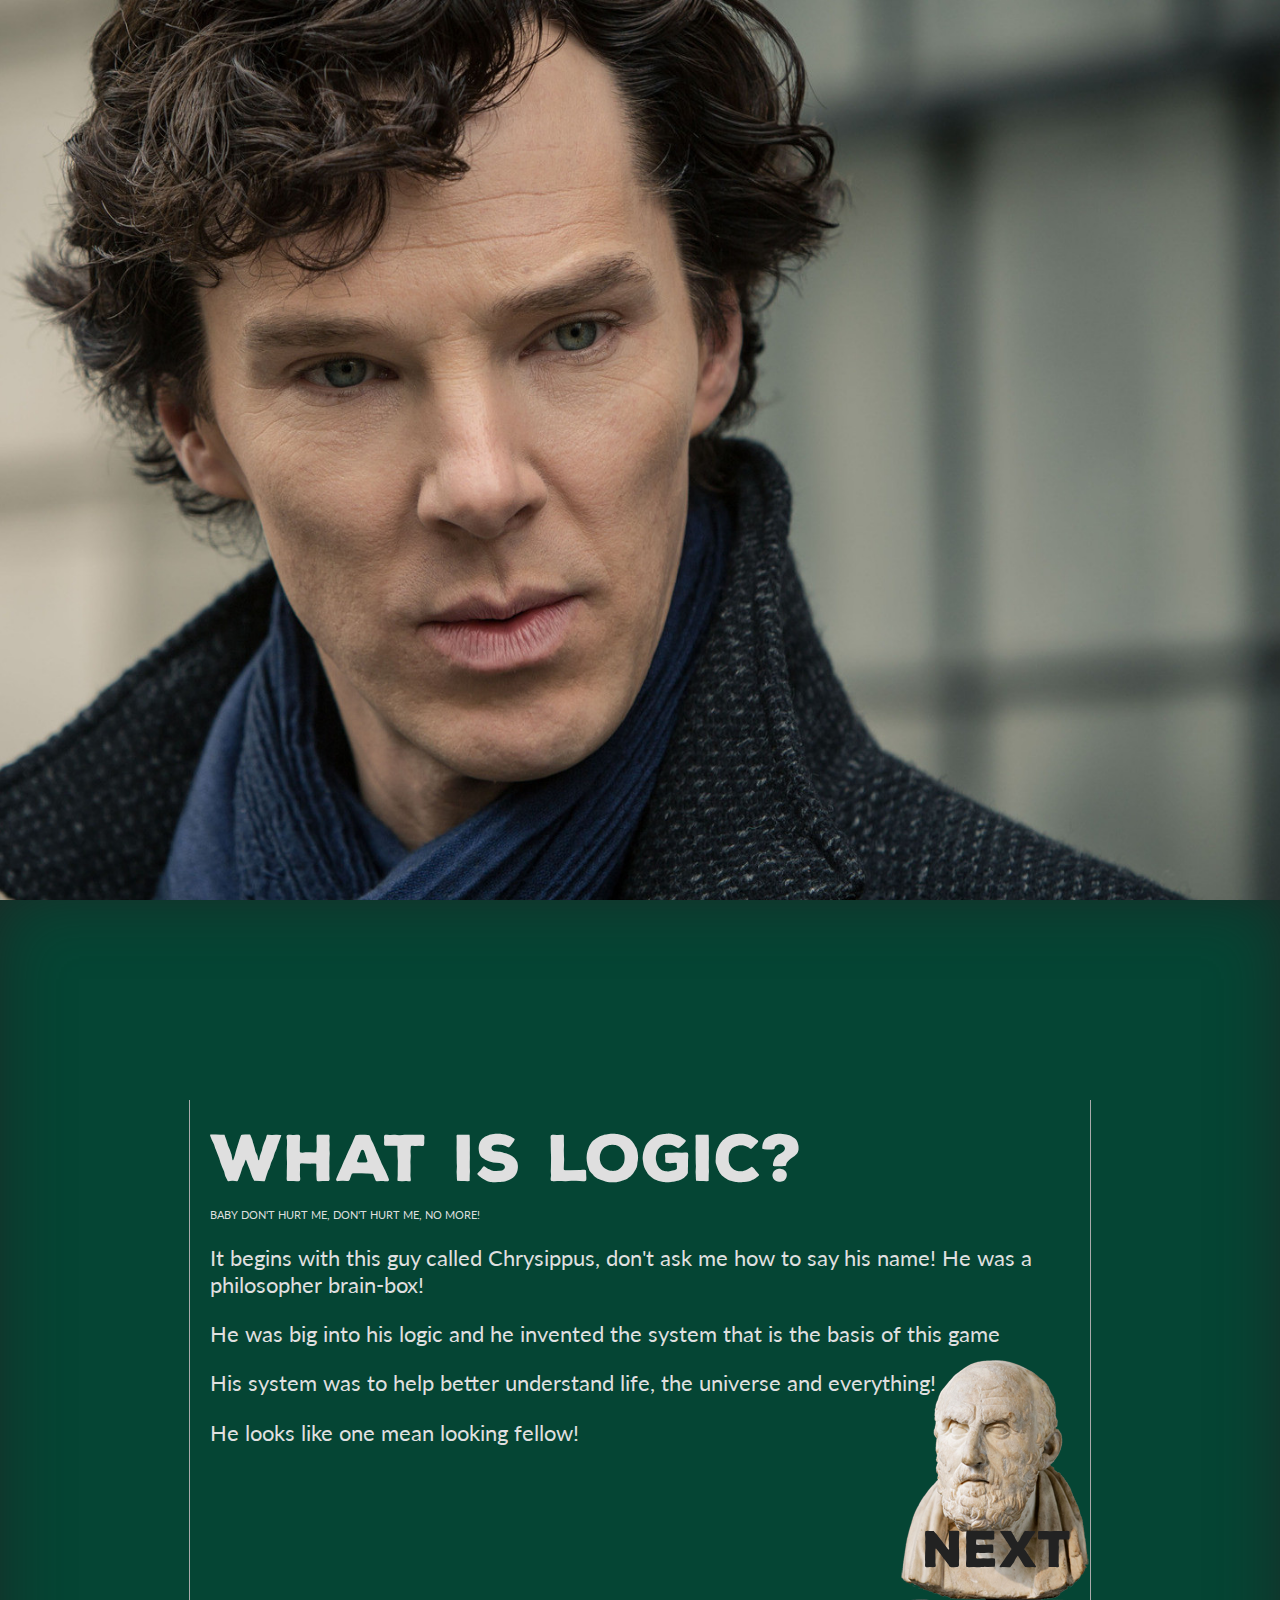
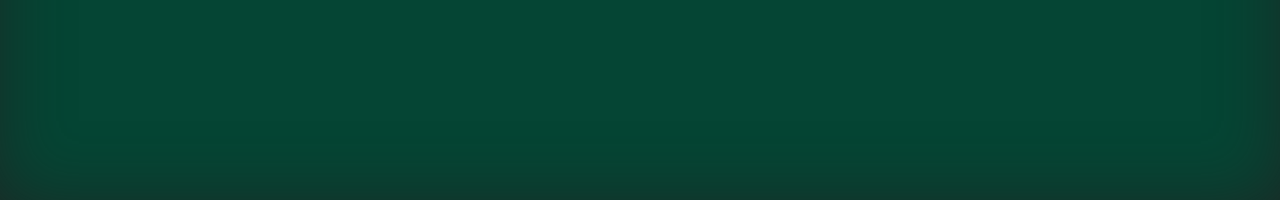
==== index.html @ d5a51539 "web server files" ====
<html>
	<head>
		<meta http-equiv="X-Clacks-Overhead" content="GNU Terry Pratchett" />
		<link rel="icon" type="image/png" href="flavicon.png" />
		<title>Elementary</title>
		<link href='http://fonts.googleapis.com/css?family=Lato:100,400,900' rel='stylesheet' type='text/css'>
		<link rel="stylesheet" href="css/root.css" />
		<link rel="stylesheet" href="css/lvl_comp.css" />
		<link rel="stylesheet" href="css/lvl_start.css" />
		<link rel="stylesheet" href="css/modus.css" />
		<link rel="stylesheet" href="css/edu.css" />
		<link rel="stylesheet" href="css/game_rules.css" />
		<link rel="stylesheet" href="css/loading.css" />
		<link rel="stylesheet" href="css/hyp.css" />
		<script src="js/jquery-1.11.1.min.js"></script>
		<script src="js/jquery.pulse.js"></script>
		<script src="js/jquery.panelSnap.js"></script>
		<script src="js/jquery.disablescroll.js"></script>
		<script src="js/init_vars.js"></script>
		<script src="js/init_canvas.js"></script>
		<script src="js/drag_buttons.js"></script>
		<script src="js/drag_canvas.js"></script>
 		<script src="js/draw.js"></script>
 		<script src="js/edu.js"></script>
 		<script src="js/game_rules.js"></script>
 		<script src="js/hyp.js"></script>
<!-- 
		<script src="init_panel_snap.js"></script>
 -->
	</head>
	<body>
		<section id="introduction">
			<div class="down_arrow unselectable" style="z-index: 10;">
					&#x25BE;
 			</div>
			<div class="intro-bg"></div>
			<div class="intro-bg soft_blur_overlay"></div>
			<h1 class="zantroke">ELEMENTARY</h1>
			<h3>LOGIC'S THE NAME, LOGIC'S THE GAME</h3>
		</section>
		<section id="education">
<!-- 
			<h2 class="zantroke">WHAT IS LOGIC?</h2>
			<p class="normal_size">BABY DON'T HURT ME, DON'T HURT ME, NO MORE!</p>
 -->
 			<div class="down_arrow unselectable">
 				&#x25BE;
 			</div>
 			<div class="viewport_holder unselectable">
				<div id="education_viewport">
					<div id="education_holder">
						<div class="education_content" id="beginning_content">
							<h2 class="nexa no_margin_top">WHAT IS LOGIC?</h2>
							<p class="subtitle">BABY DON'T HURT ME, DON'T HURT ME, NO MORE!</p>
							<p>It begins with this guy called Chrysippus, don't ask me how to say his name! He was a philosopher brain-box!</p>
							<p>He was big into his logic and he invented the system that is the basis of this game</p>
							<p>His system was to help better understand life, the universe and everything!</p>
							<p>He looks like one mean looking fellow!</p>
							<div class="edu_button_holder">
								<div class="edu_button unselectable edu_right" style="color: #222;">NEXT</div>
								<div style="clear: both"></div>
							</div>
						</div>
						<div class="education_content">
							<h2 class="nexa no_margin_top">THE PROPOSAL</h2>
							<p class="subtitle">Not the one starring Ryan Whatshisface and Sandra Dreamy Bullock</p>
							<p>Look at this block below, it represents something very special. It has either one of two values: TRUE or FALSE.</p>
							<div class="demo_block"></div>
							<p>This block could stand for "Bob likes Apples". <span class="handmade" style="font-size: 0.6em;">GOOD ON YOU BOB, APPLES ARE GOOD FOR YOU.</span></p>
							<p>Each block in this game, big or small, is what the pros call a <span class="pink_block lato_bold">proposition</span>. Propositions have this special characteristic of being either true or false.</p>
							<div class="edu_button_holder">
								<div class="edu_button unselectable edu_right">NEXT</div>
								<div class="edu_button unselectable edu_left">PREV</div>
								<div style="clear: both"></div>
							</div>
						</div>
						<div class="education_content">
							<h2 class="nexa no_margin_top" id="alternate_col">TIME TO CONNECT</h2>
							<p class="subtitle">We've got to stick together!</p>
							<p>As with all things that revolve around blocks, we like to build with them!</p>
							<p>Connecting blocks in the following manner is like saying AND between the two blocks.</p>
							<div class="demo_block_2">
								<div class="demo_small_block float_left" style="background: rgb(69, 155, 236);"></div>
								<div class="demo_small_block float_left" style="background: rgb(179, 98, 164);"></div>
								<div style="clear: both;"></div>
							</div>
							<p>In this example, the block is only true IF the <span class="blue_block lato_bold">blue block</span> AND the <span class="pink_block lato_bold">pink block</span> are TRUE. In all other cases, this block is false</p>
							<div class="edu_button_holder">
								<div class="edu_button unselectable edu_right">NEXT</div>
								<div class="edu_button unselectable edu_left">PREV</div>
								<div style="clear: both"></div>
							</div>
						</div>
						<div class="education_content">
							<h2 class="nexa no_margin_top">VERTICALLY?</h2>
							<p class="subtitle">Jump up and get down. Jump around, jump around. </p>
							<div class="demo_block_3 float_right">
								<div class="demo_small_block" style="background: rgb(69, 155, 236);"></div>
								<div class="demo_small_block" style="background: rgb(179, 98, 164);"></div>
							</div>
							<p>This case is a bit more special and needs a clever brain to get around. We trust you to have that brain!</p>
							<p>Vertically connected blocks are <span class="lato_bold">conditional</span>, by that we mean if one thing happens, then something else happens. This is called an <span class="lato_bold">IMPLICATION.</span></p>
							<p>The block on the right symbolises IF <span class="blue_block lato_bold">blue</span> THEN <span class="pink_block lato_bold">pink</span></p>
							<p>This block is only FALSE if the <span class="blue_block lato_bold">blue block</span> is TRUE and the <span class="pink_block lato_bold">pink block</span> is FALSE.</p>
							<p>Confusing? Let's look into this one a bit more!</p>
							<div class="edu_button_holder">
								<div class="edu_button unselectable edu_right">NEXT</div>
								<div class="edu_button unselectable edu_left">PREV</div>
								<div style="clear: both"></div>
							</div>
						</div>
						<div class="education_content">
							<h2 class="nexa no_margin_top">CONDITIONALLY</h2>
							<p class="subtitle">The less successful Katy Perry song.</p>
							<div class="demo_block_3 float_left">
								<div class="demo_small_block" style="background: rgb(69, 155, 236);"></div>
								<div class="demo_small_block" style="background: rgb(179, 98, 164);"></div>
							</div>
							<p>Let's say that the <span class="blue_block lato_bold">blue block</span> means that "you can see the sun".</p>
							<p>Let us also say that the <span class="pink_block lato_bold">pink block</span> means "it is day time".</p>
							<p>This whole block then means "IF you can see the sun, THEN it is day time".</p>
							<p>If you can see the sun and it's daytime this sentence is TRUE. If you can see the sun and it's nighttime then this statement is FALSE. All makes sense here.</p>
							<p>If you can't see the sun, it still may be day time, it's just hidden behind the clouds, or it is night time. Either way this statement is still true</p>
							<div class="edu_button_holder">
								<div class="edu_button unselectable edu_right">NEXT</div>
								<div class="edu_button unselectable edu_left">PREV</div>
								<div style="clear: both"></div>
							</div>
						</div>
						<div class="education_content">
							<h2 class="nexa no_margin_top">THE PROOF IS IN...</h2>
							<p class="subtitle">mmmmmm Cake</p>
							<p>Now for the nitty gritty. We know what propositions are, now we need to know what a proof is.</p>
							<p>Some info for those who are interested, the game you will be playing uses the proof system called <span class="lato_bold">NATURAL DEDUCTION</span>.</p>
							<p>In this form you are given assumptions, that is, propositions that we believe to be true.</p>
							<p>From this we try to create another proposition that is true from these assumptions</p>
							<p>This is done by applying some rules. Let's take a gander!</p>
							<div class="edu_button_holder">
								<div class="edu_button unselectable edu_right">NEXT</div>
								<div class="edu_button unselectable edu_left">PREV</div>
								<div style="clear: both"></div>
							</div>
						</div>
						<div class="education_content">
							<h2 class="nexa no_margin_top" style="font-size: 3.94em;">MAKING A CONNECTION</h2>
							<p class="subtitle">It's the logic of love!</p>
							<p>Say we assume the two blocks below to be <span class="lato_bold">TRUE...</span></p>
							<div class="demo_block_4">
								<div class="demo_small_block" style="background: rgb(69, 155, 236); margin-right: 76px;"></div>
								<div class="demo_small_block" style="background: rgb(179, 98, 164);"></div>
							</div>
							<p>We can then say we know that the block below will be true.</p>
							<div class="demo_block_2">
								<div class="demo_small_block float_left" style="background: rgb(69, 155, 236);"></div>
								<div class="demo_small_block float_left" style="background: rgb(179, 98, 164);"></div>
								<div style="clear: both;"></div>
							</div>
							<p>This rule is true for all two blocks we assume to be true.</p>
							<div class="edu_button_holder">
								<div class="edu_button unselectable edu_right">NEXT</div>
								<div class="edu_button unselectable edu_left">PREV</div>
								<div style="clear: both"></div>
							</div>
						</div>
						<div class="education_content">
							<h2 class="nexa no_margin_top" style="font-size: 3.94em;">SPLITTING UP</h2>
							<p class="subtitle">I hope we can remain friends!</p>
							<p>We can say the opposite of before. If we have the block below...</p>
							<div class="demo_block_2">
								<div class="demo_small_block float_left" style="background: rgb(69, 155, 236);"></div>
								<div class="demo_small_block float_left" style="background: rgb(179, 98, 164);"></div>
								<div style="clear: both;"></div>
							</div>
							<p>We can split this block up into the two blocks below!</p>
							<div class="demo_block_4">
								<div class="demo_small_block" style="background: rgb(69, 155, 236); margin-right: 76px;"></div>
								<div class="demo_small_block" style="background: rgb(179, 98, 164);"></div>
							</div>
							<p>Isn't that neat?</p>
							<div class="edu_button_holder">
								<div class="edu_button unselectable edu_right">NEXT</div>
								<div class="edu_button unselectable edu_left">PREV</div>
								<div style="clear: both"></div>
							</div>
						</div>
						<div class="education_content">
							<h2 class="nexa no_margin_top">MODUS EXPLONENS</h2>
							<p class="subtitle">Boring people call it Modus Ponens but where is the fun in that?</p>
							<div class="demo_block_3 float_left">
								<div class="demo_small_block" style="background: rgb(69, 155, 236);"></div>
								<div class="demo_small_block" style="background: rgb(179, 98, 164);"></div>
							</div>
							<p>In returns our old friend...the implication.</p>
							<p>If we know the implication to be true AND the <span class="pink_block lato_bold">pink block</span> to be true we can then say...</p>
							<p>Drum roll please... We can create this block...</p>
							<div class="demo_block" style="background:rgb(69, 155, 236);"></div>
							<div class="edu_button_holder">
								<div class="edu_button unselectable edu_right">NEXT</div>
								<div class="edu_button unselectable edu_left">PREV</div>
								<div style="clear: both"></div>
							</div>
						</div>
						<div class="education_content" id="js">
							<h2 class="nexa no_margin_top">A LITTLE MORE...</h2>
							<p class="subtitle">explanation, a little more action, please.</p>
							<p>The main idea for <span class="lato_bold">Modus Explonens</span> is that if you have two blocks with identical tops but different bottoms, you can apply the rule.</p>
							<p>You will then get the bottom part of the block that isn't in the other one.</p>
							<p>Savvy?</p>
							<div class="edu_button_holder">
								<div class="edu_button unselectable edu_right final">NEXT</div>
								<div class="edu_button unselectable edu_left">PREV</div>
								<div style="clear: both"></div>
							</div>
						</div>
						<div class="education_content">
							<h2 class="nexa no_margin_top">YOU ARE READY</h2>
							<p class="subtitle">Maybe...</p>
							<p style="position: relative; top: 80px; text-align: center;">Read the section below to put what you've learned here to the test using this FABULOUS game.</p>
							<div class="edu_button_holder">
								<div class="edu_button unselectable edu_left">PREV</div>
								<div style="clear: both"></div>
							</div>
						</div>
					</div>
				</div>
			</div>
		</section>
		<section id="game_rules">
			<div class="down_arrow unselectable">
 				&#x25BE;
 			</div>
			<div class="viewport_holder">
				<div id="game_rules_viewport">
					<div id="game_rules_holder">
						<div class="game_rules_content" id="sound_of_music">
							<h2 class="nexa no_margin_top">THE GAME <span id="lost_game">YOU JUST LOST IT</span></h2>
							<div id="p_holder_1">
								<p>The aim of this game is to construct proofs using the rules described above.</p>
								<p>It's more fun than it sounds...honest.</p>
								<p>Let's talk about using the game.</p>
								<p>There is only one place to start and that is at the very beginning; a very good place to start.</p>
							</div>
							<div class="tut_button_holder">
								<div class="tut_button unselectable tut_right">NEXT</div>
								<div style="clear: both"></div>
							</div>
						</div>
						<div class="game_rules_content">
							<h3 class="nexa no_margin_top">PLAY AREA</h3>
							<img src="img/controls.png" class="controls_img" />
							<div class="tut_button_holder">
								<div class="tut_button unselectable tut_right">NEXT</div>
								<div class="tut_button unselectable tut_left">PREV</div>
								<div style="clear: both"></div>
							</div>
						</div>
						<div class="game_rules_content">
							<h3 class="nexa no_margin_top">CONNECTING BLOCKS</h3>
							<img src="img/controls_2.gif" class="controls_img" />
							<p>This creates the logic sentence, blue block AND pink block.</p>
							<div class="tut_button_holder">
								<div class="tut_button unselectable tut_right">NEXT</div>
								<div class="tut_button unselectable tut_left">PREV</div>
								<div style="clear: both"></div>
							</div>
						</div>
						<div class="game_rules_content">
							<h3 class="nexa no_margin_top">MODUS EXPLONENS</h3>
							<img src="img/controls_4.png" class="controls_img" />
							<div class="tut_button_holder">
								<div class="tut_button unselectable tut_right final">NEXT</div>
								<div class="tut_button unselectable tut_left">PREV</div>
								<div style="clear: both"></div>
							</div>
						</div>
						<div class="game_rules_content">
							<h3 class="nexa no_margin_top">LEVEL COMPLETION</h3>
							<img src="img/controls_3.png" class="controls_img" />
							<div class="tut_button_holder">
								<div class="tut_button unselectable tut_left">PREV</div>
								<div style="clear: both"></div>
							</div>
						</div>
					</div>
				</div>
				<!-- 
<div class="arrow_holder unselectable" id="game_left_arrow"><</div>
				<div class="arrow_holder unselectable" id="game_right_arrow">></div>
 -->
			</div>
		</section>
		<section id="game">
			<div id="game_title" class="zantroke">ELEMENTARY</div>
			<div class="game_holder unselectable">
				<div id="all_btn_holder">
					<div class="button_holder">
						<!-- 
	<div class="selector" id="h_con" style="background-color: #333;">
							<div><span>C</span></div></div>
	 -->
					<!-- WORK ON MAKING ICONS SCORLLABLE-->
<!-- 						<div class="selector" id="imp_el" title="Modus Ponens"></div> -->
<!-- 						<div class="selector" id="con_in" title="Conjunction Introduction"></div> -->
<!-- 						<div class="selector" id="imp_in" title="Implication Introduction"></div> -->
<!-- 						<div class="selector" id="ret" title="Return to Bar"></div> -->
<!-- 						<div class="selector button" style="background-color: #eee;" data-wr="1" data-hr="1"><span>5</span></div> -->
<!-- 						<div class="selector button neg" style="background-color: #eee;" data-wr="1" data-hr="1"><span>3</span></div> -->
<!-- 						<div class="selector button" style="background-color: #FF3D13;" data-wr="1" data-hr="1"><span>7</span></div> -->
<!-- 						<div class="selector button" style="background-color: #4BE6B5;" data-wr="1" data-hr="1"><span>7</span></div> -->
<!-- 						<div class="selector button" style="background-color: #FC8DE1;" data-wr="1" data-hr="1"><span>7</span></div> -->
<!-- 						<div class="selector button" style="background-color: #FFF67A;" data-wr="1" data-hr="1"><span>7</span></div> -->
					</div>
					<div class="selector" id="undo" title="Undo"></div>
					<div class="selector" id="restart" title="Restart"></div>
				</div>
				<canvas class="tree" id="canvas" ondragover="event.preventDefault()">
				</canvas>
				<div class="level_overlay" id="level_start_template"></div>
				<div class="level_overlay" id="level_start">
					<p>LEVEL <span id="level_id">1</span></p>
					<div id="start_btn">START LEVEL</div>
				</div>
				<div class="level_overlay" id="level_complete">
					<img src="img/fwrk.png" id="fwrk_1" class="unselectable" />
					<img src="img/fwrk.png" id="fwrk_2" class="unselectable" />
					<div id="level_complete_header">
						LEVEL COMPLETE
					</div>
					<div id="bottom_level_controls">
						<div id="retry_level">retry</div>
						<div><!--SUBMIT--></div>
						<div id="next_level">next</div>
					</div>
				</div>
				<div class="level_overlay" id="loading">
					<div id="load_header">LOADING</div>
					<img id="load_gif" src="img/220.gif" />
					<p>FUN INCOMING</p>
				</div>
				<div class="level_overlay" id="modus_explain">
					<h2><span id="oops">OOPS...</span><span id="fail">MODUS PONENS DOESN'T WORK LIKE THAT</span></h2>
					<div id="example_holder">
						<div class="sub_group red_brd" style="width: 87px; height: 87px">
							<div class="demo_block" style="background: #4BE6B5"></div>
							<div class="demo_block" style="background: #FC8DE1; left: 39px"></div>
							<div class="demo_block" style="background: #FFF67A; top: 39px; width: 80px;"></div>
						</div>
			
						<div class="sub_group green_brd" style="width: 87px; height: 47px; position: relative; margin-left: 57px;">
							<div class="demo_block" style="background: #4BE6B5"></div>
							<div class="demo_block" style="background: #FC8DE1; left: 39px"></div>
						</div>
					</div>
					<div id="pointer"><img src="img/pointing-arrow.png" id="p_ar" style="opacity: 0"/>THIS IS HOW TO DO IT!</div>
					<div id="gotcha">
						<span>CLOSE</span>
					</div>
					<div id="explain">
						TOPS OF BLOCKS MUST BE THE SAME
					</div>
				</div>
				<div id="hyp" class="level_overlay">
					<h2>PICK HYPOTHESIS</h2>
					<div class="hyp_holder">
						<div class="hyp">
			
						</div><!--
						--><div class="hyp">
			
						</div><!--
						--><div class="hyp">
			
						</div><!--
						--><div class="hyp">
			
						</div>
			
					</div>
					<div id="hyp_back">BACK</div>
				</div>
<!-- 
				<div id="goal_area">

				</div>
 -->
				<div style="clear:both;"></div>
			</div>
		</section>
	</body>
</html>

<!-- BOB LIKES APPLES - GOOD ON YOU BOB-->
---- css/root.css ----
@import url(http://fonts.googleapis.com/css?family=Lato:100);
/* latin-ext */
/* 
@font-face {
  font-family: 'Lato';
  font-style: normal;
  font-weight: 100;
  src: local('Lato Hairline'), local('Lato-Hairline'), url(fonts/h3_FseZLI76g1To6meQ4zX-_kf6ByYO6CLYdB4HQE-Y.woff2) format('woff2');
  unicode-range: U+0100-024F, U+1E00-1EFF, U+20A0-20AB, U+20AD-20CF, U+2C60-2C7F, U+A720-A7FF;
}
 */
/* latin */
/* 
@font-face {
  font-family: 'Lato';
  font-style: normal;
  font-weight: 100;
  src: local('Lato Hairline'), local('Lato-Hairline'), url(../fonts/ifRS04pY1nJBsu8-cUFUS-vvDin1pK8aKteLpeZ5c0A.woff2) format('woff2');
  unicode-range: U+0000-00FF, U+0131, U+0152-0153, U+02C6, U+02DA, U+02DC, U+2000-206F, U+2074, U+20AC, U+2212, U+2215, U+E0FF, U+EFFD, U+F000;
}
 */

@font-face {
	font-family: 'nexa';
	src: url(../fonts/nexa-rust/NexaRustSans-Black.otf);
}

@font-face {
	font-family: 'nexa-hand';
	src: url(../fonts/nexa-rust/NexaRustHandmade-Extended.otf);
}

@font-face {
	font-family: 'zantroke';
	src: url(../fonts/zantroke/Zantroke.otf);
}
* {
box-sizing: border-box;
-moz-box-sizing: border-box;
}

.zantroke {
	font-family: 'zantroke' !important;
}

.lato_bold {
	font-weight: 900;
}

.nexa {
	font-family: 'nexa' !important;
}
.unselectable {
    -webkit-touch-callout: none;
    -webkit-user-select: none;
    -khtml-user-select: none;
    -moz-user-select: none;
    -ms-user-select: none;
    user-select: none;
}

.button * {
    -webkit-touch-callout: none;
    -webkit-user-select: none;
    -khtml-user-select: none;
    -moz-user-select: none;
    -ms-user-select: none;
    user-select: none;
}

body {
	font-family: 'Lato';
	font-size: 16px;
	margin: 0;
	opacity: 0;
	display: none;
}

.subtitle {
	font-size: 0.7em;
}

.down_arrow {
	font-family: sans-serif;
	width: 200px;
	position: absolute;
	bottom: 0;
	left: 50%;
	margin-left: -100px;
	text-align: center;
	font-size: 3em;
	background: #333;
	opacity: 0.8;
	cursor: pointer;
	-webkit-transition: opacity 200ms linear 0s;
	transition: opacity 200ms linear 0s;
	color: #eee;
}

.down_arrow:hover {
	opacity: 1;
}
.soft_blur_overlay {
	-webkit-filter: blur(5px) opacity(90%);
	position:absolute;
	left: 0;
	top: 0;
	height: 100%;
	width: 100%;
}

#introduction .soft_blur_overlay {
	opacity: 0;
	display: none;
}

.neg {
	background-image: url(../img/red_x_30.png);
	background-repeat: no-repeat;
	background-position: center center;
	background-size:cover
}

h1 {
	font-size: 6em;
	font-weight: bold;
	margin-bottom: 0;
}

h3 {
	font-size: 3em;
	font-weight: bold;
	margin-bottom: 0;
}

h2 {
	font-size: 4em;
	font-weight: bold;
	margin-bottom: 0;
}

section {
	height: 100%;
	width: 100%;	
	padding: 40px;
	position: relative;
	box-shadow: inset 0 0 5em -1em #222;
	background: #efefef;
	color: #3f3f3f;
}

section:nth-child(2n) {
	background: #054534;
	color: #dfdfdf;
}

#introduction {  
	color: #eee;
	position: relative;
}

#introduction .intro-bg {
	position: absolute;
	top: 0;
	left: 0;
	height: 100%;
	width: 100%;
	background-image: url("../img/sherlock-bg.jpg");
	background-repeat: no-repeat;
	background-size: cover;
	background-position: center center;
	
}

#introduction h1 {
	position: relative;
	text-align: right;
}

#introduction h3 {
	text-align: left;
	margin-top: 40px;
	position: relative;
	left: 500px;
	font-weight: 100;
}

#introduction h1, #introduction h3 {
	opacity: 0;
}

.game_holder {
    left: 50%;
	margin-left: -405px;
	position: relative;
	clear: both;
	width: 810px;
	margin-top: 20px;
}

#all_btn_holder {
	position: relative;
	width: 810px;
	height: 50px;
	margin-bottom: 10px;
}

.button_holder {
	width: 718px; /* 92px */
    height: 50px;
	box-shadow: -3px 1px 30px 0px rgba(255, 255, 255, 0.75);
	position: relative;
	clear: both;
	overflow-x: auto;
    overflow-y: hidden;
    white-space: nowrap;
}

.selector {
	height: 40px;
	width: 40px;
	margin-top: 5px;
	margin-left: -4px;
	margin-right: 5px;
	display: inline-block;
	text-align: center;
	cursor: pointer;
	position: relative;
	vertical-align: top;
}

.selector:last-of-type {
	margin-right: 4px;
} 

.button_holder .selector:first-child {
	margin-left: 5px;
}

.sub_button {
	position: absolute;
	border: 1px solid #ddd;
	border-collapse: collapse;
}

.hyp_button .sub_button {
	border: 1px solid #EEC900 !important;
}

.handmade {
	font-family: 'nexa-hand', sans-serif;
}	

.selector:hover {
	box-shadow: 1px 1px 30px 0px rgba(255, 255, 255, 0.75);
}

/* 
.button:before {
  content: '';
  display: inline-block;
  height: 100%;
  vertical-align: middle;
}
 */

.selector > span {
	background: #333;
	color: #eee;
	font-weight: bold;
	font-family: sans-serif;
	text-align: center;
	font-size: 1.2em, 1vw;
	display: inline-block;
	position: absolute;
	bottom: 0;
	right: 0;
	margin-bottom: 5px;
	margin-right: 5px;
	width: 20px;
  -webkit-user-select: none;  /* Chrome all / Safari all */
  -moz-user-select: none;     /* Firefox all */
  -ms-user-select: none;      /* IE 10+ */
}

/* 
.selector div {
	width: 30px;
	height: 30px;
	position: absolute;
	margin: 5px;
	font-family: sans-serif;
	font-weight: bold;
	font-size: 0.8em;
	text-align: center;
	color: #eee;
	display: table-cell;
	line-height: 30px;
	vertical-align: middle;
}
 */

.button_holder .selector:first-of-type {
	margin-left: 5px;
}

.button_holder .button:hover {
	
}

.tree {
	width: 810px;
/* 
	position:absolute;
	left: 50%;
	margin-left: -300px;
 */
/* 	padding: 30px; */
	border-width: 2px;
	border-style: groove;
	box-shadow: -3px 1px 30px 0px rgba(255, 255, 255, 0.75);
	height: 360px;
	background-image: url('../img/uni_bg.png');
	position: relative;
}

.tree.over {
	border-style: dashed;
}


#natural .tree {
	border-color: #eee;
}

canvas:hover {
	cursor: move;
}

.normal_size {
	font-size: 1em;
}

.tiny {
	font-size: 0.7em;
}

p {
	font-size: 1.4em;
}

.selected {
	background-color: #38BD38 !important;
}

#timer {
	font-size: 3em;
	text-align: right;
	margin-bottom: 20px;
  -webkit-user-select: none;  /* Chrome all / Safari all */
  -moz-user-select: none;     /* Firefox all */
  -ms-user-select: none;      /* IE 10+ */
	
}

#game #game_title {
	font-size: 4em;
}

#undo {
	background-image: url('../img/undo.png');
	background-repeat: no-repeat;
	background-position: center center;
	background-color: #eee;
	position: absolute;
	right: -4px;
	top: 0;
}

#restart {
	background-image: url('../img/res_30.png');
	background-repeat: no-repeat;
	background-position: center center;
	background-color: #eee;
	position: absolute;
	right: 42px;
	top: 0;
}

#imp_el {
	background-image: url('../img/imp_el.png');
	background-repeat: no-repeat;
	background-position: center center;
	background-color: #FFD976;
}

#flag_in {
	background-image: url('../img/bulb.png');
	background-repeat: no-repeat;
	background-position: center center;
	background-color: #A3B1D6;
}

#flag_end {
	background-image: url('../img/flag.png');
	background-repeat: no-repeat;
	background-position: center center;
	background-color: #A3D6C1;
}



#con_in {
	background-image: url('../img/con_in.png');
	background-repeat: no-repeat;
	background-position: center center;
	background-color: #838DF0;
}

#imp_in {
	background-image: url('../img/imp_in.png');
	background-repeat: no-repeat;
	background-position: center center;
	background-color: #C963C8;
}

#ret {
	background-image: url('../img/return.png');
	background-repeat: no-repeat;
	background-position: center center;
	background-color: #F2E4E4;
}

.faded_result {
	width: 100%;
	height: 100px;
	position: absolute;
	bottom: 0;
	right: 0;
	opacity: 0.5;
	font-family: 'nexa', sans-serif;
	font-size: 100px;
	text-align:center;
	line-height: 100px;
}

.no_margin_top {
	margin-top: 0;
}

.level_overlay {
	width: 810px;
	height: 360px;
	position: absolute;
	bottom: 0;
	left: 0;
	z-index: 5;
}
---- css/lvl_comp.css ----
#level_complete {
	text-align: center;
	background: #bbb;
	color: #333;
	background-image: url('../img/aristotle_party.png');
	background-repeat: no-repeat;
	background-position: left bottom;
}

#level_complete_header {
	font-family: 'nexa', sans-serif;
	font-size: 70px;
	line-height: 100px;
}

#bottom_level_controls {
	position: absolute;
	bottom: 0;
	height: 150px;
	width: 100%;
}

#bottom_level_controls div {
	font-family: 'nexa-hand', sans-serif;
	line-height: 150px;
	display: inline-block;
	width: 267px;
	font-size: 70px;
	-webkit-transition: transform 200ms linear 0s;
	transition: transform 200ms linear 0s;
	cursor: pointer;
}

#bottom_level_controls div:hover {
	transform:scale(1.1);
}

#level_complete img {
	position: absolute;
}

#fwrk_1 {
	width: 259px;
	right: 135px;
	bottom: 50px;
}

#fwrk_2 {
	width: 180px;
	right: 344px;
	bottom: 127px;
}
---- css/lvl_start.css ----
#level_start_template {
	background-color: #ddd;
	background-image: url('../img/aristotle_small.png');
	background-repeat: no-repeat;
	background-position: left bottom;
}

#level_start {
	font-family: 'nexa';
	color: #333;
}

#level_start p {
	line-height: 200px;
	font-size: 4em;
	text-align: center;
	margin: 0;
}

#start_btn {
	background: #3498db;
	background-image: -webkit-linear-gradient(top, #3498db, #2980b9);
	background-image: -moz-linear-gradient(top, #3498db, #2980b9);
	background-image: -ms-linear-gradient(top, #3498db, #2980b9);
	background-image: -o-linear-gradient(top, #3498db, #2980b9);
	background-image: linear-gradient(to bottom, #3498db, #2980b9);
/* 	font-family: 'nexa-hand'; */
	color: #ffffff;
	font-size: 20px;
	padding: 10px 20px 10px 20px;
	border: solid #1f628d 3px;
	text-decoration: none;
	cursor: pointer;
	width: 300px;
	position: relative;
	left: 50%;
	margin-left: -150px;
	text-align: center;
	font-size: 2em;
  
}

#start_btn:hover {
  background: #3cb0fd;
  text-decoration: none;
}
---- css/modus.css ----
/* 
body {
	opacity: 1 !important;
	display: block !important;
}
 */

#modus_explain {
	background: #E4A2A2;
	color: #333;
}

#gotcha {
	font-family: 'thi';
	position: absolute;
	bottom: 0;
	line-height: 70px;
	font-size: 70px;
	width: 810px;
	text-align: center;
	color: #000;
	text-align: right;
	padding: 10px;
}

#gotcha span {
	display: inline-block;
	-webkit-transition: transform 200ms linear 0s;
	transition: transform 200ms linear 0s;
	cursor: pointer;
}

#gotcha span:hover {
	transform:scale(1.1);
}

.demo_block {
	position: absolute;
	border: 1px solid #ddd;
	width: 40px;
	height: 40px;
}

.sub_group {
	position: relative;
	display: inline-block;
	vertical-align: top;
}

#example_holder {
	display: inline-block;
	position: relative;
	left: 104px;
	top: 10px;
}

#modus_explain h2 {
	margin: 10px 20px;
}

.red_brd {
	border: 4px solid #E48080;
}

.green_brd {
	border: 4px solid #8AE480;
}

#pointer {
	font-family: 'thi', Sans-serif;
	color: #FAF441;
	width: 400px;
	font-size: 3.5em;
	text-align: center;
	position: relative;
	bottom: 139px;
	left: 204px;
}

#p_ar {
	width: 200px;
	height: 112px;
	position: relative;
	right: 203px;
	top: 134px;
}

#fail {
	font-size: 0.5em;
}

#explain {
	position: absolute;
	bottom: 31px;
	left: 0;
	font-family: 'Zantroke';
	font-size: 18px;
	width: 200px;
	padding: 2px;
	text-align: center;
}

#oops {
	font-weight: 100;
}
---- css/edu.css ----
.viewport_holder {
	width: 902px;
	height: 500px;
	position: relative;
	left: 50%;
	margin-left: -451px;
	top: 50%;
	margin-top: -250px;
}

#education_viewport {
	width: 100%;
	height: 100%;
	border-left: 1px solid #aaa;
	border-right: 1px solid #aaa;

/* 
 	-webkit-border-image: url('../img/curly_brace_l.png') 56 56 round; 
    -o-border-image: url('../img/curly_brace_l.png') 56 56 round; 
    border-image: url('../img/curly_brace_l.png') 56 56 round;
 */
	position: relative;
	overflow: hidden;
}

#education_holder {
	height: 100%;
	position: relative;
	left: 0;
}

.education_content {
	position: relative;
	display: inline-block;
	padding: 20px;
	width: 902px;
	height: 100%;
	vertical-align: top;
}

.arrow_holder {
	width: 70px;
	height: 70px;
	background: #ddd;
	position: absolute;
	top: 215px;
	color: #111;
	text-align: center;
	line-height: 70px;
	font-size: 4em;
	font-weight: bolder;
	opacity: 0.7;
	cursor: pointer;
}

.arrow_holder:hover {
	opacity: 1;
}

#edu_left_arrow {
	left: -70px;
}

#edu_right_arrow {
	right: -70px;
}

.edu_button_holder {
	position: absolute;
	bottom: 0;
	left: 0;
	width: 100%;
	height: 100px;
}

.edu_button {
	font-family: 'nexa', sans-serif;
	line-height: 100px;
	font-size: 50px;
	text-align: center;
	margin: 0 20px;
	cursor: pointer;
	/* vertical-align: top; */
	/* bottom: 0; */
	position: absolute;
	bottom: 0;
	-webkit-transition: transform 200ms linear 0s;
	transition: transform 200ms linear 0s;
	color: rgb(238, 238, 238);
}

.edu_button:hover {
	transform:scale(1.1);
}

.edu_right {
	right: 0;
}

.edu_left {
	left: 0;
}

#education .demo_block {
	width: 40px; 
	height: 40px; 
	background: rgb(179, 98, 164); 
	margin-top: 10px; 
	margin-bottom: 10px; 
	position: relative; 
	left: 50%; 
	margin-left: -20px;
	border: 1px solid #ddd;
}

#beginning_content {
	background-image: url('../img/chr_log.png');
	background-repeat: no-repeat;
	background-position: right bottom;
}

#education .demo_block_2 {
	width: 80px;
	margin-top: 10px;
	margin-bottom: 10px;
	position: relative;
	left: 50%;
	margin-left: -40px;
}

#education .demo_block_3 {
	width: 80px;
	margin-top: 10px;
	margin-bottom: 10px;
	position: relative;
}

#education .demo_small_block {
	width: 40px;
	height: 40px;
	border: 1px solid #ddd;
	border-collapse: collapse;
}

#education .demo_block_4 {
	width: 160px;
	position: relative;
	left: 50%;
	margin-left: -80px;
}
#education .demo_block_4 .demo_small_block {
	display: inline-block;
}

.float_left {
	float: left;
}

.float_right {
	float: right;
}

.blue_block {
	color: rgb(69, 155, 236);
}

.pink_block {
	color: rgb(179, 98, 164);
}

#education_holder #smaller_p {
	font-size = 0.8em;
}

#js {
	background-image: url('../img/js.png');
	background-repeat: no-repeat;
	background-position: right bottom;
}
---- css/game_rules.css ----
#game_rules_viewport {
	width: 100%;
	height: 100%;
	border-left: 1px solid #aaa;
	border-right: 1px solid #aaa;

/* 
 	-webkit-border-image: url('../img/curly_brace_l.png') 56 56 round; 
    -o-border-image: url('../img/curly_brace_l.png') 56 56 round; 
    border-image: url('../img/curly_brace_l.png') 56 56 round;
 */
	position: relative;
	overflow: hidden;
}

#game_rules_holder {
	height: 100%;
	position: relative;
	left: 0;
}

.game_rules_content {
	position: relative;
	display: inline-block;
	padding: 20px;
	width: 902px;
	height: 100%;
	vertical-align: top;
}

.arrow_holder {
	width: 70px;
	height: 70px;
	background: #ddd;
	position: absolute;
	top: 215px;
	color: #111;
	text-align: center;
	line-height: 70px;
	font-size: 4em;
	font-weight: bolder;
	opacity: 0.7;
	cursor: pointer;
}

.arrow_holder:hover {
	opacity: 1;
}

#game_left_arrow {
	left: -70px;
}

#game_right_arrow {
	right: -70px;
}

#lost_game {
	font-family: 'nexa', sans-serif;
	font-size: 0.1em;
}

#sound_of_music {
	background-image: url('../img/sound_of_music.png');
	background-repeat: no-repeat;
	background-position: right bottom;
}

.controls_img {
	width: 650px;
	position: relative;
	left: 50%;
	margin-left: -325px;
}

#p_holder_1 {
	position: relative;
	margin-top: 18px;
}

.tut_button_holder {
	position: absolute;
	bottom: 0;
	left: 0;
	width: 100%;
	height: 100px;
}

.tut_button {
	font-family: 'nexa', sans-serif;
	line-height: 100px;
	font-size: 50px;
	text-align: center;
	margin: 0 20px;
	cursor: pointer;
	/* vertical-align: top; */
	/* bottom: 0; */
	position: absolute;
	bottom: 0;
	-webkit-transition: transform 200ms linear 0s;
	transition: transform 200ms linear 0s;
}

.tut_button:hover {
	transform:scale(1.1);
}

.tut_right {
	right: 0;
}

.tut_left {
	left: 0;
}
---- css/loading.css ----
#loading {
/* 
	background-color: #ddd;
	background-image: url('../img/aristotle_small.png');
	background-repeat: no-repeat;
	background-position: left bottom;
 */
}

#load_gif {
	display: block;
	position: relative;
	left: 50%;
	margin-left: -90px;
}

#load_header {
	font-family: 'nexa', sans-serif;
	color: #333;
	text-align: center;
	height: 200px;
	line-height: 200px;
	font-size: 4em;
}

#loading p {
	font-size: 2em;
	color: #333;
	text-align: center;
	font-family: 'nexa-hand';
}
---- css/hyp.css ----
body {
	display: block !important;
	opacity: 1 !important;
}

#hyp {
	background: #054534;
	color: #ddd;
}

#hyp h2 {
	font-size: 4em;
	font-weight: bold;
	margin-bottom: 0;
	font-family: 'nexa';
	margin-top: 0;
	text-align: center;
	height: 80px;
	line-height: 80px;
}

#hyp .button {
	left: 50%;
	top: 50%;
}

.hyp_holder {
	height: 242px;
	width: 762px;
	position: absolute;
	left: 50%;
	margin-left: -381px;
	top: 80px;
}

.hyp {
	width: 190px;
	height: 240;
	display: inline-block;
	vertical-align: top;
}

#hyp_back {
	position: absolute;
	bottom: 0;
	right: 0;
	padding: 15px;
	height: 70px;
	line-height: 40px;
	font-size: 30px;
	font-family: 'nexa';
	-webkit-transition: transform 200ms linear 0s;
	transition: transform 200ms linear 0s;
	cursor: pointer;
}

#hyp_back:hover {
	transform:scale(1.1);
}

#popup_overlay {
	position: absolute;
	background: #000;
	opacity: 0.85;
	height: 100%;
	width: 100%;
	z-index: 5000;
	display: none;
}

#popup_content {
	color: #111;
	background: #f3f3f3;
	width: 75%;
	margin: 39px auto;
	position: absolute;
	left: 0;
	right: 0;
	padding: 10px;
}

#popup_content h2 {
	margin-top: 0;
}
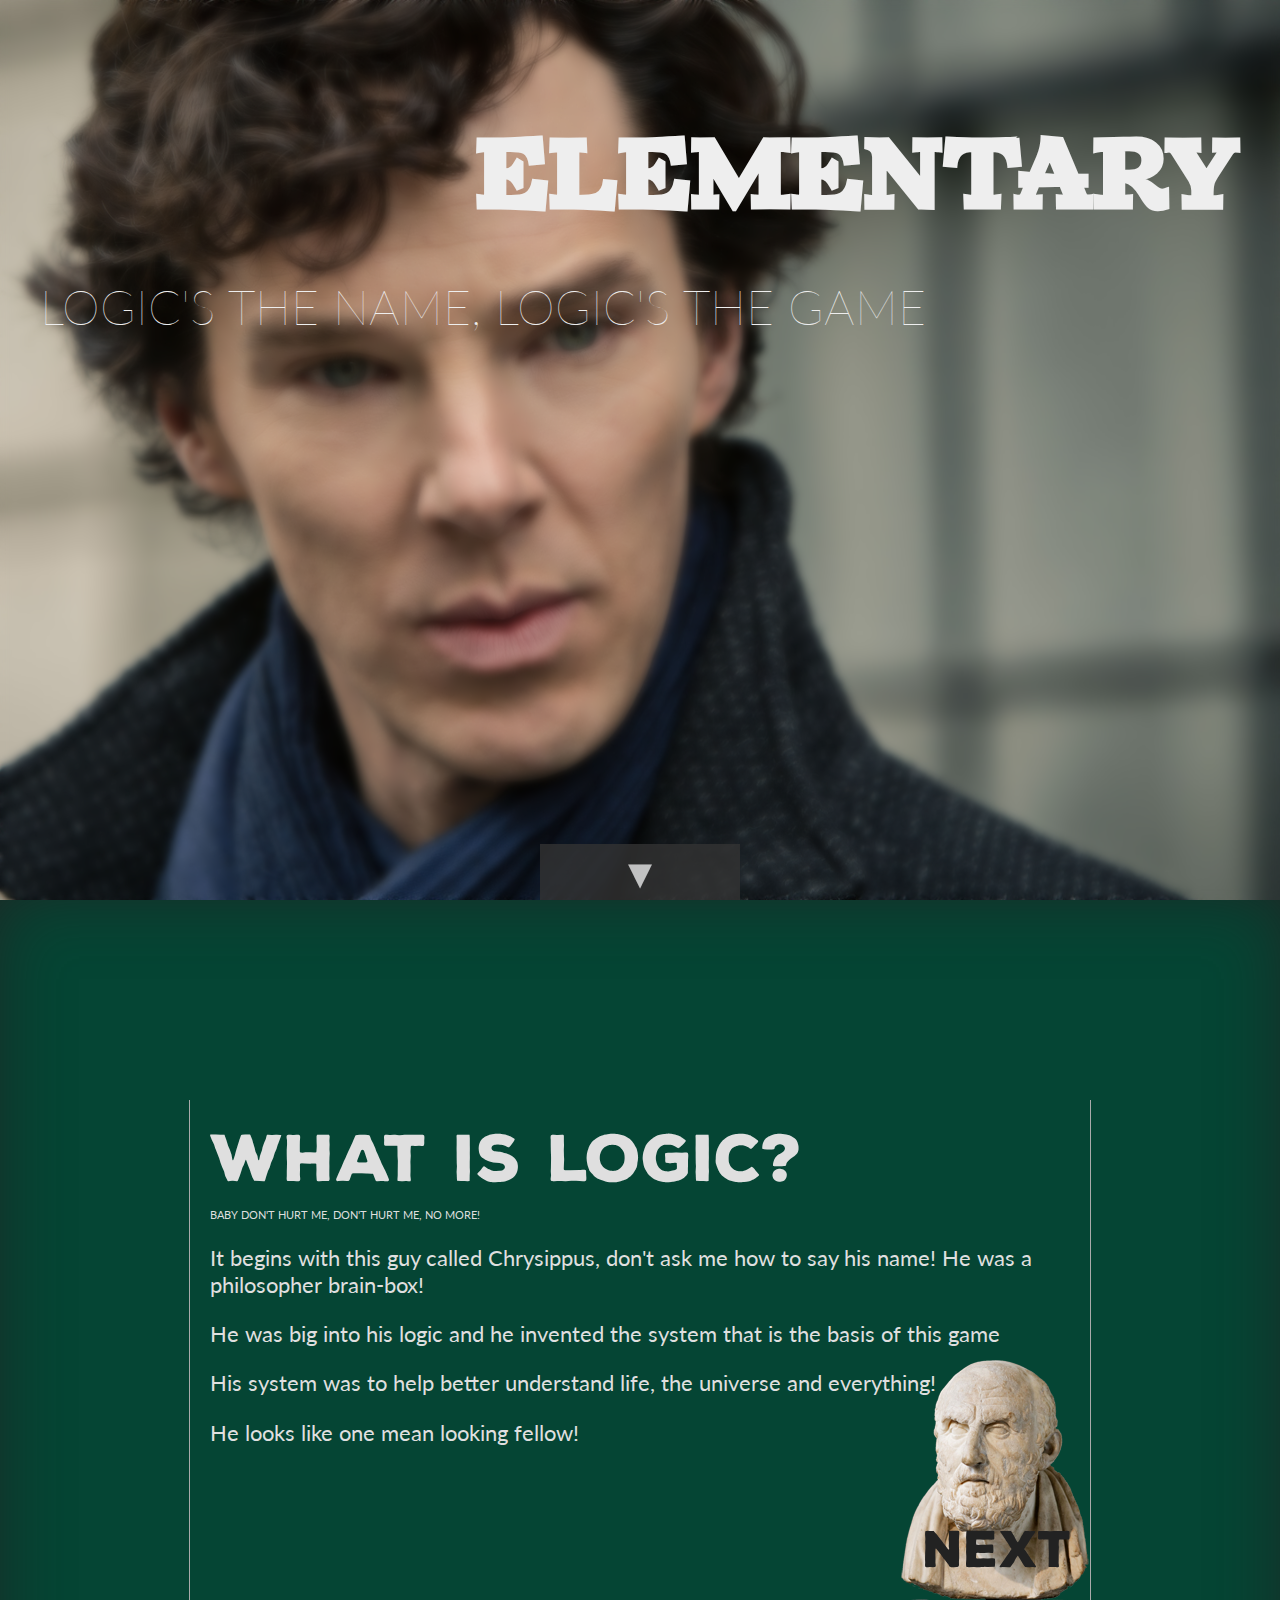
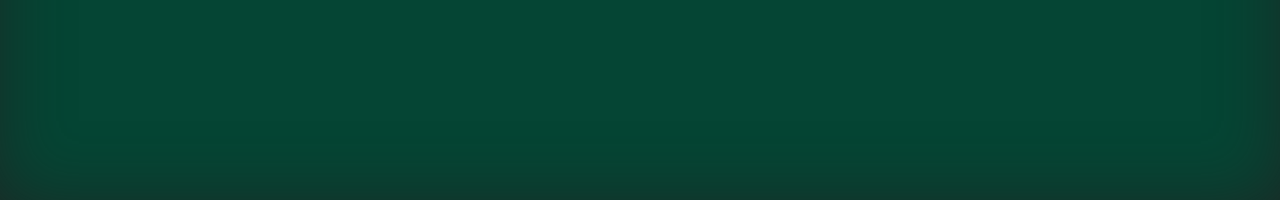
==== commit 9a112883: "Remove bottom comment on index" ====
--- a/index.html
+++ b/index.html
@@ -387,6 +387,4 @@
 			</div>
 		</section>
 	</body>
-</html>
-
-<!-- BOB LIKES APPLES - GOOD ON YOU BOB-->+</html>